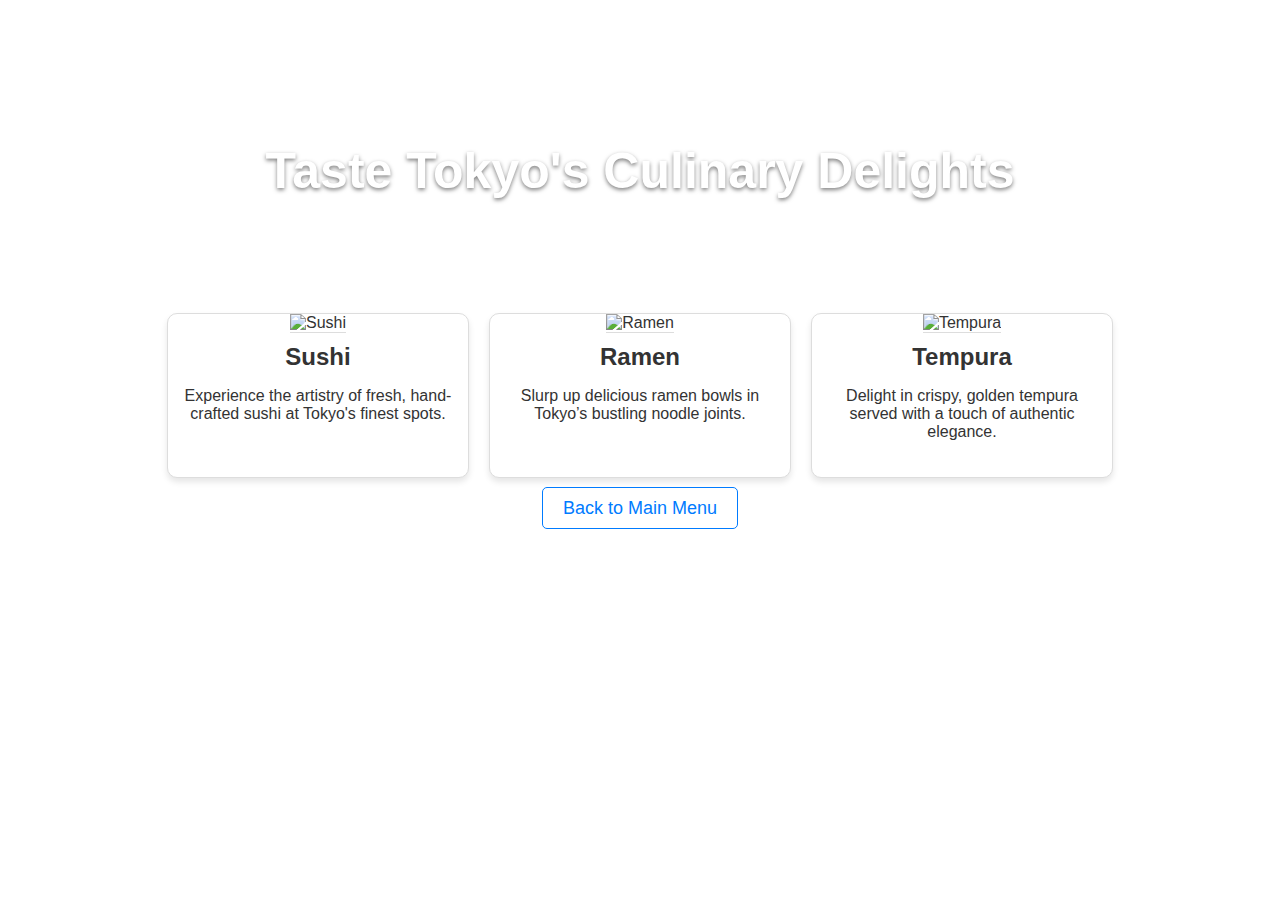
==== Food page.html @ f617bfa1 "börjat med Food page och gjort klart Attraction page" ====
<!DOCTYPE html>
<html lang="en">
<head>
    <meta charset="UTF-8">
    <meta name="viewport" content="width=device-width, initial-scale=1.0">
    <link rel="stylesheet" href="common.css">
    <link rel="stylesheet" href="Food page.css">
    <title>Tokyo Food Guide</title>
</head>
<body>
  <div class="food-page">
      <div class="hero">
          <h1>Taste Tokyo's Culinary Delights</h1>
      </div>

      <div class="food-grid">
          <div class="food-item">
              <img src="bilder/sushi.jpg" alt="Sushi">
              <h2>Sushi</h2>
              <p>Experience the artistry of fresh, hand-crafted sushi at Tokyo's finest spots.</p>
          </div>
          
          <div class="food-item">
              <img src="bilder/ramen.jpg" alt="Ramen">
              <h2>Ramen</h2>
              <p>Slurp up delicious ramen bowls in Tokyo’s bustling noodle joints.</p>
          </div>
          
          <div class="food-item">
              <img src="bilder/tempura.jpg" alt="Tempura">
              <h2>Tempura</h2>
              <p>Delight in crispy, golden tempura served with a touch of authentic elegance.</p>
          </div>
      </div>

      <div class="navigation">
          <a href="Main page.html">Back to Main Menu</a>
      </div>
  </div>
</body>
</html>
---- Food page.css ----
.food-page {
    font-family: Arial, sans-serif;
    color: #333;
    text-align: center;
    padding: 20px;
}

.hero {
    background: url('https://images.unsplash.com/photo-1562967916-eb82221dfb36') no-repeat center center/cover;
    color: #fff;
    padding: 80px 20px;
    text-shadow: 0 2px 4px rgba(0, 0, 0, 0.5);
}
.hero h1 {
    font-size: 50px;
}

.food-grid {
    display: flex;
    flex-wrap: wrap;
    gap: 20px;
    justify-content: center;
}

.food-item {
    width: 300px;
    background: #fff;
    border: 1px solid #ddd;
    border-radius: 10px;
    box-shadow: 0 4px 6px rgba(0, 0, 0, 0.1);
    overflow: hidden;
}

.food-item img {
    width: 100%;
    height: 200px;
    object-fit: cover;
    border-bottom: 1px solid #ddd;
}

.food-item h2 {
    font-size: 24px;
    margin: 10px 0;
}

.food-item p {
    font-size: 16px;
    padding: 0 10px 20px;
}

.navigation {
    margin-top: 20px;
}

.navigation a {
    text-decoration: none;
    font-size: 18px;
    color: #007BFF;
    border: 1px solid #007BFF;
    padding: 10px 20px;
    border-radius: 5px;
    transition: all 0.3s ease;
}

.navigation a:hover {
    background: #007BFF;
    color: #fff;
}
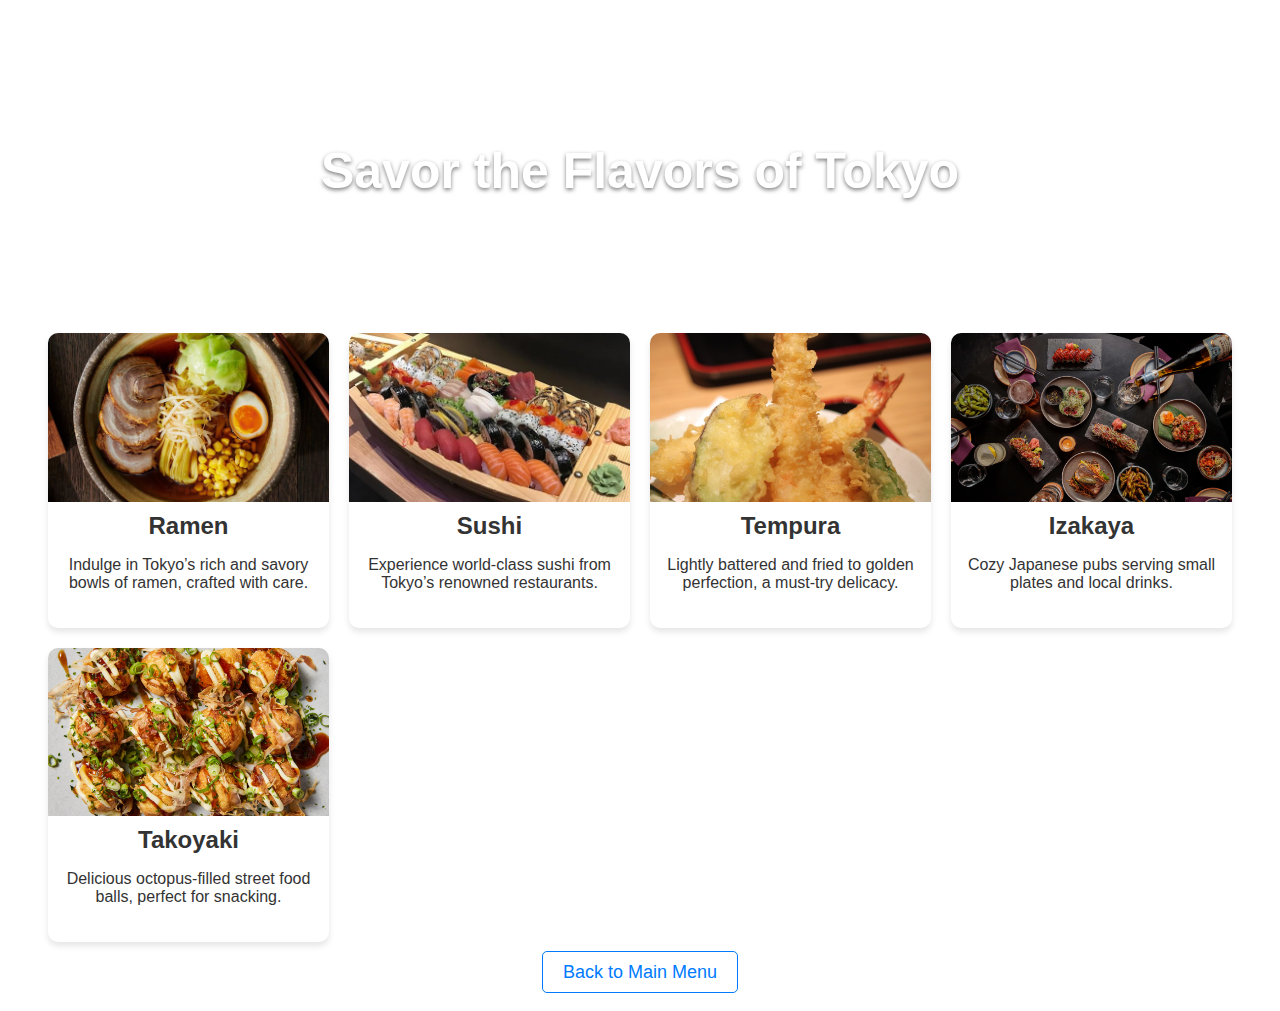
==== commit 91a5e95e: "Mer mat" ====
--- a/Food page.html
+++ b/Food page.html
@@ -5,31 +5,49 @@
     <meta name="viewport" content="width=device-width, initial-scale=1.0">
     <link rel="stylesheet" href="common.css">
     <link rel="stylesheet" href="Food page.css">
-    <title>Tokyo Food Guide</title>
+    <title>Food in Tokyo</title>
 </head>
 <body>
   <div class="food-page">
       <div class="hero">
-          <h1>Taste Tokyo's Culinary Delights</h1>
+          <h1>Savor the Flavors of Tokyo</h1>
       </div>
 
-      <div class="food-grid">
+      <div class="masonry-grid">
           <div class="food-item">
-              <img src="bilder/sushi.jpg" alt="Sushi">
+              <div class="image-wrapper">
+                  <img src="bilder/Ramen.jpg" alt="Ramen">
+              </div>
+              <h2>Ramen</h2>
+              <p>Indulge in Tokyo’s rich and savory bowls of ramen, crafted with care.</p>
+          </div>
+          <div class="food-item">
+              <div class="image-wrapper">
+                  <img src="bilder/Sushi.jpg" alt="Sushi">
+              </div>
               <h2>Sushi</h2>
-              <p>Experience the artistry of fresh, hand-crafted sushi at Tokyo's finest spots.</p>
+              <p>Experience world-class sushi from Tokyo’s renowned restaurants.</p>
           </div>
-          
           <div class="food-item">
-              <img src="bilder/ramen.jpg" alt="Ramen">
-              <h2>Ramen</h2>
-              <p>Slurp up delicious ramen bowls in Tokyo’s bustling noodle joints.</p>
+              <div class="image-wrapper">
+                  <img src="bilder/Tempura_01.jpg" alt="Tempura">
+              </div>
+              <h2>Tempura</h2>
+              <p>Lightly battered and fried to golden perfection, a must-try delicacy.</p>
           </div>
-          
           <div class="food-item">
-              <img src="bilder/tempura.jpg" alt="Tempura">
-              <h2>Tempura</h2>
-              <p>Delight in crispy, golden tempura served with a touch of authentic elegance.</p>
+              <div class="image-wrapper">
+                  <img src="bilder/lokal-izakaya-4f9cb306.jpg" alt="Izakaya">
+              </div>
+              <h2>Izakaya</h2>
+              <p>Cozy Japanese pubs serving small plates and local drinks.</p>
+          </div>
+          <div class="food-item">
+              <div class="image-wrapper">
+                  <img src="bilder/ND-Takoyaki-wfhg-superJumbo.jpg" alt="Takoyaki">
+              </div>
+              <h2>Takoyaki</h2>
+              <p>Delicious octopus-filled street food balls, perfect for snacking.</p>
           </div>
       </div>
 
--- a/Food page.css
+++ b/Food page.css
@@ -6,41 +6,54 @@
 }
 
 .hero {
-    background: url('https://images.unsplash.com/photo-1562967916-eb82221dfb36') no-repeat center center/cover;
+    background: url('https://images.unsplash.com/photo-1555070165-69a56c7821b4') no-repeat center center/cover;
     color: #fff;
     padding: 80px 20px;
     text-shadow: 0 2px 4px rgba(0, 0, 0, 0.5);
 }
+
 .hero h1 {
     font-size: 50px;
 }
 
-.food-grid {
-    display: flex;
-    flex-wrap: wrap;
+/* Masonry Grid Layout */
+.masonry-grid {
+    display: grid;
+    grid-template-columns: repeat(auto-fit, minmax(250px, 1fr));
     gap: 20px;
-    justify-content: center;
+    margin: 20px;
 }
 
 .food-item {
-    width: 300px;
     background: #fff;
-    border: 1px solid #ddd;
     border-radius: 10px;
+    overflow: hidden;
     box-shadow: 0 4px 6px rgba(0, 0, 0, 0.1);
+    transition: transform 0.3s ease, box-shadow 0.3s ease;
+}
+
+/* Fixed Image Aspect Ratio */
+.image-wrapper {
+    position: relative;
+    width: 100%;
+    padding-top: 60%; /* This creates a 3:2 aspect ratio */
     overflow: hidden;
 }
 
-.food-item img {
+.image-wrapper img {
+    position: absolute;
+    top: 0;
+    left: 0;
     width: 100%;
-    height: 200px;
+    height: 100%;
     object-fit: cover;
-    border-bottom: 1px solid #ddd;
+    transition: transform 0.3s ease;
 }
 
 .food-item h2 {
     font-size: 24px;
     margin: 10px 0;
+    padding: 0 10px;
 }
 
 .food-item p {
@@ -48,6 +61,17 @@
     padding: 0 10px 20px;
 }
 
+/* Hover Effects */
+.food-item:hover {
+    transform: translateY(-10px);
+    box-shadow: 0 8px 15px rgba(0, 0, 0, 0.2);
+}
+
+.image-wrapper img:hover {
+    transform: scale(1.1); /* Slight zoom on hover */
+}
+
+/* Navigation Styling */
 .navigation {
     margin-top: 20px;
 }
@@ -65,4 +89,17 @@
 .navigation a:hover {
     background: #007BFF;
     color: #fff;
-}+}
+
+/* Responsive Design */
+@media (max-width: 768px) {
+    .masonry-grid {
+        gap: 15px;
+    }
+}
+
+@media (max-width: 576px) {
+    .masonry-grid {
+        grid-template-columns: 1fr;
+    }
+}
